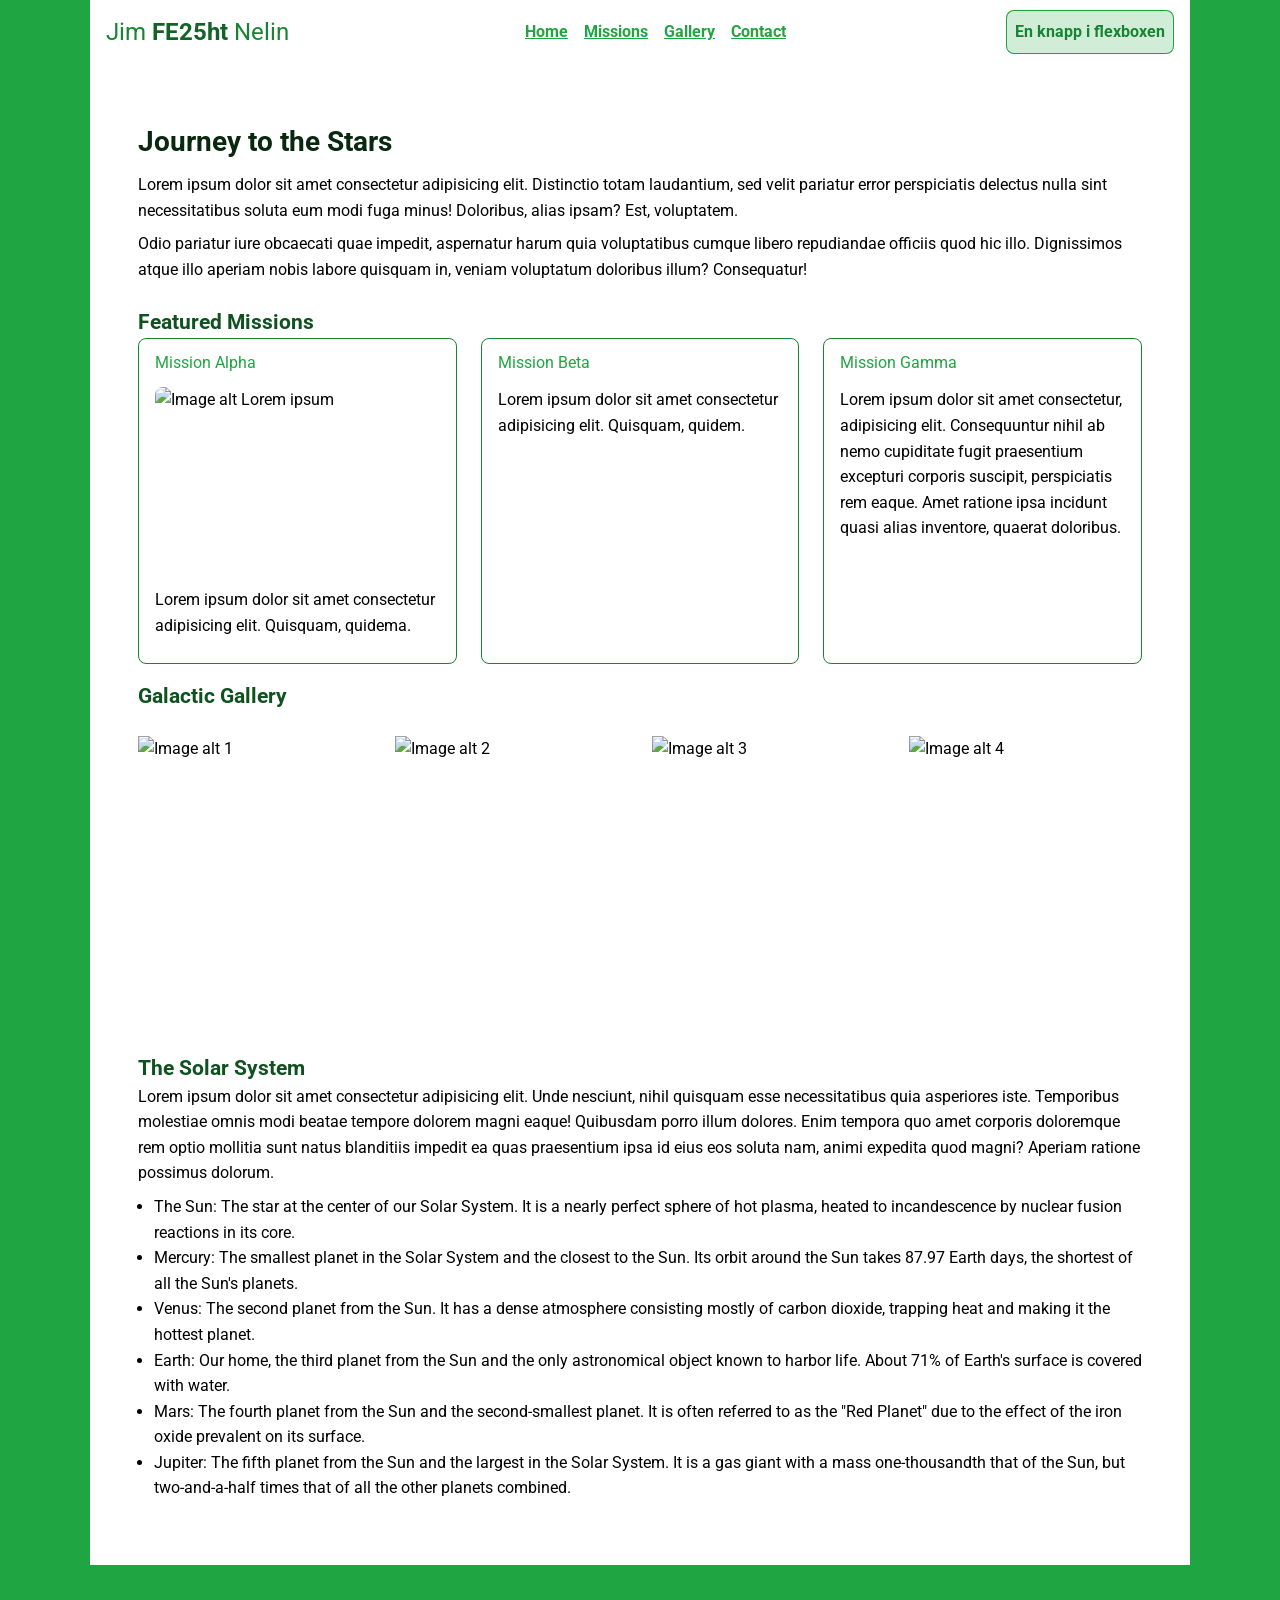
==== index.html @ dbccee40 "Added some comments" ====
<!DOCTYPE html>
<html lang="sv">
    <head>
        <meta charset="UTF-8">
        <title>FE25ht - Jim Nelin | Space Exploration</title>
        <meta name="author" content="Jim Nelin">
        <meta name="description" content="Explore the wonders of the universe, from our solar system to distant galaxies.">
        <meta name="viewport" content="width=device-width, initial-scale=1.0"> 
        <link rel="preconnect" href="https://fonts.googleapis.com">
        <link rel="preconnect" href="https://fonts.gstatic.com" crossorigin>

        <link rel="stylesheet" href="assets/css/reset.css">
        <link rel="stylesheet" href="assets/css/stylesheet.css">
        <link href="https://fonts.googleapis.com/css2?family=Roboto:ital,wght@0,100..900;1,100..900&display=swap" rel="stylesheet">

    </head>
    <body>
        <!-- Navbar at top -->
        <header class="flex-container">
            <!--- Logo -->
            <h2>Jim <span>FE25ht</span> Nelin</h2>

            <nav class="flex-container">
                <ul role="list">
                    <li><a href="index.html">Home</a></li>
                    <li><a href="#">Missions</a></li>
                    <li><a href="#">Gallery</a></li>
                    <li><a href="#">Contact</a></li>
                </ul>
            </nav>
            <button class="btn">En knapp i flexboxen</button>
        </header>


        <main class="main-content">
            <header class="hero-header">
                <img class="hero-image" src="https://picsum.photos/seed/technology7/1920/1080" alt="">
            </header>

            <article class="content-article" aria-labelledby="article-title">

                <header>
                    <h1 id="article-title">Journey to the Stars</h1>
                
                    <p>Lorem ipsum dolor sit amet consectetur adipisicing elit. Distinctio totam laudantium, sed velit pariatur error perspiciatis delectus nulla sint necessitatibus soluta eum modi fuga minus! Doloribus, alias ipsam? Est, voluptatem.</p>
                    <p>Odio pariatur iure obcaecati quae impedit, aspernatur harum quia voluptatibus cumque libero repudiandae officiis quod hic illo. Dignissimos atque illo aperiam nobis labore quisquam in, veniam voluptatum doloribus illum? Consequatur!</p>
                </header>

                <section aria-labelledby="cards-title">
                    <h2 id="cards-title">Featured Missions</h2>
                    <div class="card-container">
                        <div class="card">
                            <a href="subpage.html">
                                <h3>Mission Alpha</h3>
                                <img src="https://picsum.photos/seed/10/800/600" alt="Image alt Lorem ipsum">
                                <p>Lorem ipsum dolor sit amet consectetur adipisicing elit. Quisquam, quidema.</p>
                            </a>
                        </div>
                        <div class="card">
                            <a href="subpage.html">
                                <h3>Mission Beta</h3>
                                <p>Lorem ipsum dolor sit amet consectetur adipisicing elit. Quisquam, quidem.</p>
                            </a>
                        </div>
                        <div class="card">
                            <a href="subpage.html">
                                <h3>Mission Gamma</h3>
                                <p>Lorem ipsum dolor sit amet consectetur, adipisicing elit. Consequuntur nihil ab nemo cupiditate fugit praesentium excepturi corporis suscipit, perspiciatis rem eaque. Amet ratione ipsa incidunt quasi alias inventore, quaerat doloribus.</p>
                            </a>
                        </div>
                    </div>

                <section aria-labelledby="image-title">
                    <figure class="image-grid">
                        <figcaption><h2 id="image-title">Galactic Gallery</h2></figcaption>

                        <img src="https://picsum.photos/seed/1/800/600" alt="Image alt 1">
                        <img src="https://picsum.photos/seed/2/800/600" alt="Image alt 2">
                        <img src="https://picsum.photos/seed/3/800/600" alt="Image alt 3">
                        <img src="https://picsum.photos/seed/4/800/600" alt="Image alt 4">
                    </figure>
                </section>

                <section aria-labelledby="main-planets">
                    <h2 id="main-planets">The Solar System</h2>
                    <p>Lorem ipsum dolor sit amet consectetur adipisicing elit. Unde nesciunt, nihil quisquam esse necessitatibus quia asperiores iste. Temporibus molestiae omnis modi beatae tempore dolorem magni eaque! Quibusdam porro illum dolores.
                    Enim tempora quo amet corporis doloremque rem optio mollitia sunt natus blanditiis impedit ea quas praesentium ipsa id eius eos soluta nam, animi expedita quod magni? Aperiam ratione possimus dolorum.</p>

                    <ul>
                        <li><strong>The Sun:</strong> The star at the center of our Solar System. It is a nearly perfect sphere of hot plasma, heated to incandescence by nuclear fusion reactions in its core.</li>
                        <li><strong>Mercury:</strong> The smallest planet in the Solar System and the closest to the Sun. Its orbit around the Sun takes 87.97 Earth days, the shortest of all the Sun's planets.</li>
                        <li><strong>Venus:</strong> The second planet from the Sun. It has a dense atmosphere consisting mostly of carbon dioxide, trapping heat and making it the hottest planet.</li>
                        <li><strong>Earth:</strong> Our home, the third planet from the Sun and the only astronomical object known to harbor life. About 71% of Earth's surface is covered with water.</li>
                        <li><strong>Mars:</strong> The fourth planet from the Sun and the second-smallest planet. It is often referred to as the "Red Planet" due to the effect of the iron oxide prevalent on its surface.</li>
                        <li><strong>Jupiter:</strong> The fifth planet from the Sun and the largest in the Solar System. It is a gas giant with a mass one-thousandth that of the Sun, but two-and-a-half times that of all the other planets combined.</li>
                    </ul>
                </section>
            </article>
                
         
        </main>

        <footer>
            <!-- Accessibility: Visible for screen reader only -->
            <a href="#main-content" class="sr-only">Tillbaka till början</a>
        </footer>
    </body>
</html>
---- assets/css/stylesheet.css ----
:root {
    /* NOTE TO SELF
    HSL hue, saturation, and lightness.
    HSLA HSL with alpha channel (opacity)
    */
    --primary-color: hsla(135, 87%, 33%, 0.918);
    --off-white-color: hsl(0, 0%, 100%);
    --line-height: 1.6;

    --font-fam: "Roboto", sans-serif;
    --font-size: 1rem; /* default, 16px is 1rem */
    --font-weight: 400; /* normal */
    --max-width: 1100px; /* max width for main content */
    --image-columns: 5; /* number of columns in image grid */

    --img-width: calc(var(--max-width) / var(--image-columns) - 1.5rem); 

}

/* this doesnt feel like DRY... hmm */
body {
    background:  var(--primary-color);
    font-family: var(--font-fam);
    font-weight: var(--font-weight);
    font-size: var(--font-size); 
    line-height: var(--line-height);
    padding-bottom: 4rem; /* =64px */
}

footer {
    max-width: var(--max-width);
    margin: 0 auto;
    padding: 1rem; /* =16px */
}

/* header outside main */
:not(main) header {
    max-width: var(--max-width);
    margin: 0 auto;
}


/* main image */
.main-image {
    display: block;
    box-sizing: border-box;
    margin: 0 auto; /* Center the header image */
    height: 500px; /* Fixed height for header image */
    width: 100%; /* Note to self: Image responsiveness */
    max-width: var(--max-width); /* Limit the max width to match main content */
    border: 1px solid var(--off-white-color);
    object-fit: cover; /* Note to self: Robert - Key to cover the area, crop if needed, keep the center visible */
}

/* flex container for nav */
.flex-container {
    display: flex;
    justify-content: space-between; /* space between items */
    align-items: center; /* vertically center items */
    background: var(--off-white-color);
    height: 4rem;
    
    h2 {
        margin: 0;
        padding: 0 1rem;
        font-size: 1.5rem;
        
        color: color-mix(in srgb, var(--primary-color), black 20%);

        >span {
            font-weight: bold;
            color: color-mix(in srgb, var(--primary-color), black 40%);
        }
    }

    ul {
        display: flex;
        align-items: center;
        gap: 1rem;
        list-style: none;
        margin: 0;
        padding: 0.5rem 1rem;
    }

    li>a {
        color: var(--primary-color);
        font-weight: bold;
    }

    .btn {
        background: color-mix(in srgb, var(--primary-color), white 80%);
        color: color-mix(in srgb, var(--primary-color), black 20%);
        padding: 0.5rem;
        border: 0.1rem solid var(--primary-color);
        border-radius: 0.5rem;
        font-weight: bold;
        margin-inline-end: 1rem;
        cursor: pointer;

    }
}



/* main main-content, no more ids due to specificity, avoid id styling */
.main-content {
    box-sizing: border-box;
    background: var(--off-white-color); /* changed from entirely white to something off-white */
    max-width: var(--max-width);
    margin: 0 auto;
    padding: 3rem 3rem 4rem; /* =48px 48px 64px */
    
    h1 {
        color: color-mix(in srgb, var(--primary-color) 25%, black);
        font-weight: calc(var(--font-weight) * 1.75);
        font-size: calc(var(--font-size) * 1.75);
    }

    /* site title */
    h1 {
        margin: 1rem 0;
    }

    h2 {
        color: color-mix(in srgb, var(--primary-color) 50%, black);
        font-weight: calc(var(--font-weight) * 1.75);
        font-size: calc(var(--font-size) * 1.3);
        line-height: 2rem; /* =32px */
    }
    h2 {
        margin: 1rem 0 0;
    }
    li {
        margin-inline-start: 1rem;
    }

    p {
        display: block;
        padding-block-end: 0.5rem;
    }
}



/* cards cards cards! */
.card-container {
    display: grid;
    grid-template-columns: repeat(auto-fit, minmax(250px, 1fr)); /* autofit minimum 250 to 1fr */
    gap: 1.5rem;
}

.card {
    display: grid;
    border: 1px solid color-mix(in srgb, var(--primary-color), black 20%);
    border-radius: 0.5rem;
    padding: 1rem;
    
    a {
        text-decoration: none;
        color: inherit;
    }

    h3 {
        color: var(--primary-color);
        margin-block-end: 1rem;
    }

    img {
        width: 100%;
        height: 200px;
        border-radius: 0.5rem;;
    }
}

/* this is actually grid-style "cards", but images */
.image-grid {
    display: grid; 
    /* https://css-tricks.com/auto-sizing-columns-css-grid-auto-fill-vs-auto-fit/ */
    grid-template-columns: repeat(auto-fit, minmax(200px, 1fr));  /* repeat 3 times, minmax 30% to 1 fraction of available space */
    gap: 24px; /* space between items */
    width: 100%;
    margin: 0;

    figcaption {
        grid-column: 1 / -1; /* Span all columns */
        margin: 0;
    }

    img {
        width: 100%;
        height: 300px; /* fixed height for images */

        &:hover {
            transform: scale(1.05);
            transition: transform 0.3s ease;
        }
    }
}


/*
Accessibility: Focus Indicator 
Ensures keyboard users can see where they are.
*/
:focus-visible {
    outline: 3px solid var(--primary-color);
    outline-offset: 2px;
}

/*
Accessibility: Visible for screen reader only
https://css-tricks.com/inclusively-hidden/
*/
.sr-only:not(:focus):not(:active) {
    clip: rect(0 0 0 0);
    clip-path: inset(50%);
    height: 1px;
    overflow: hidden;
    position: absolute;
    white-space: nowrap;
    width: 1px;
}

/*
Responsive padding for main on smaller screens (phones),
Google seems to suggest 767px is "most phones"...
*/
@media (max-width: 767px) {
    main {
        padding: 48px 16px;
    }
}
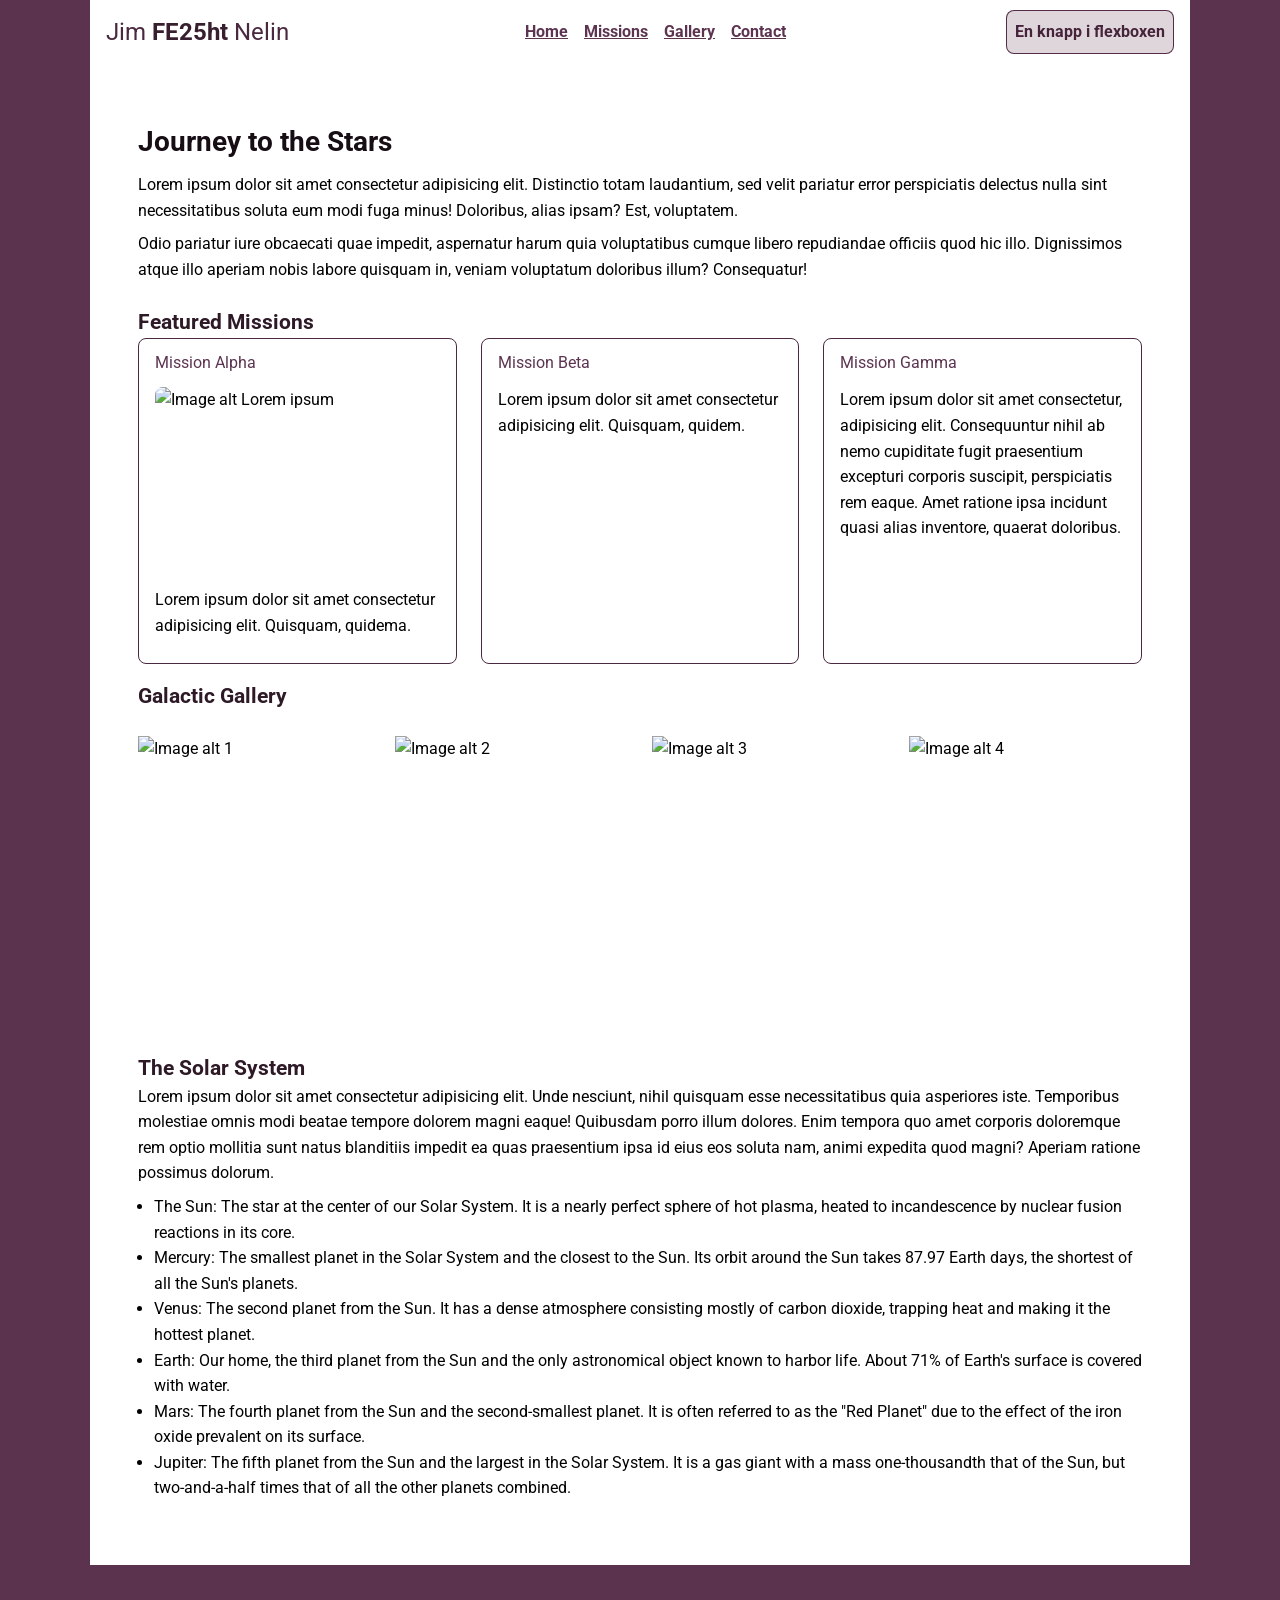
==== commit ac404e0c: "Color edits" ====
--- a/index.html
+++ b/index.html
@@ -28,14 +28,15 @@
                     <li><a href="#">Contact</a></li>
                 </ul>
             </nav>
+
             <button class="btn">En knapp i flexboxen</button>
         </header>
 
+        <header class="hero">
+            <img class="hero-image" src="https://picsum.photos/seed/technology7/1920/1080" alt="">
+        </header>
 
         <main class="main-content">
-            <header class="hero-header">
-                <img class="hero-image" src="https://picsum.photos/seed/technology7/1920/1080" alt="">
-            </header>
 
             <article class="content-article" aria-labelledby="article-title">
 
--- a/assets/css/stylesheet.css
+++ b/assets/css/stylesheet.css
@@ -3,7 +3,7 @@
     HSL hue, saturation, and lightness.
     HSLA HSL with alpha channel (opacity)
     */
-    --primary-color: hsla(135, 87%, 33%, 0.918);
+    --primary-color: hsla(318, 100%, 10%, 0.8); /* a nice blue */
     --off-white-color: hsl(0, 0%, 100%);
     --line-height: 1.6;
 
@@ -41,15 +41,9 @@
 
 
 /* main image */
-.main-image {
-    display: block;
-    box-sizing: border-box;
-    margin: 0 auto; /* Center the header image */
-    height: 500px; /* Fixed height for header image */
-    width: 100%; /* Note to self: Image responsiveness */
-    max-width: var(--max-width); /* Limit the max width to match main content */
-    border: 1px solid var(--off-white-color);
-    object-fit: cover; /* Note to self: Robert - Key to cover the area, crop if needed, keep the center visible */
+.hero-image {
+    /* lets test full-width wrapping... */
+    width: 100%;
 }
 
 /* flex container for nav */
@@ -114,10 +108,6 @@
         color: color-mix(in srgb, var(--primary-color) 25%, black);
         font-weight: calc(var(--font-weight) * 1.75);
         font-size: calc(var(--font-size) * 1.75);
-    }
-
-    /* site title */
-    h1 {
         margin: 1rem 0;
     }
 
@@ -126,8 +116,6 @@
         font-weight: calc(var(--font-weight) * 1.75);
         font-size: calc(var(--font-size) * 1.3);
         line-height: 2rem; /* =32px */
-    }
-    h2 {
         margin: 1rem 0 0;
     }
     li {
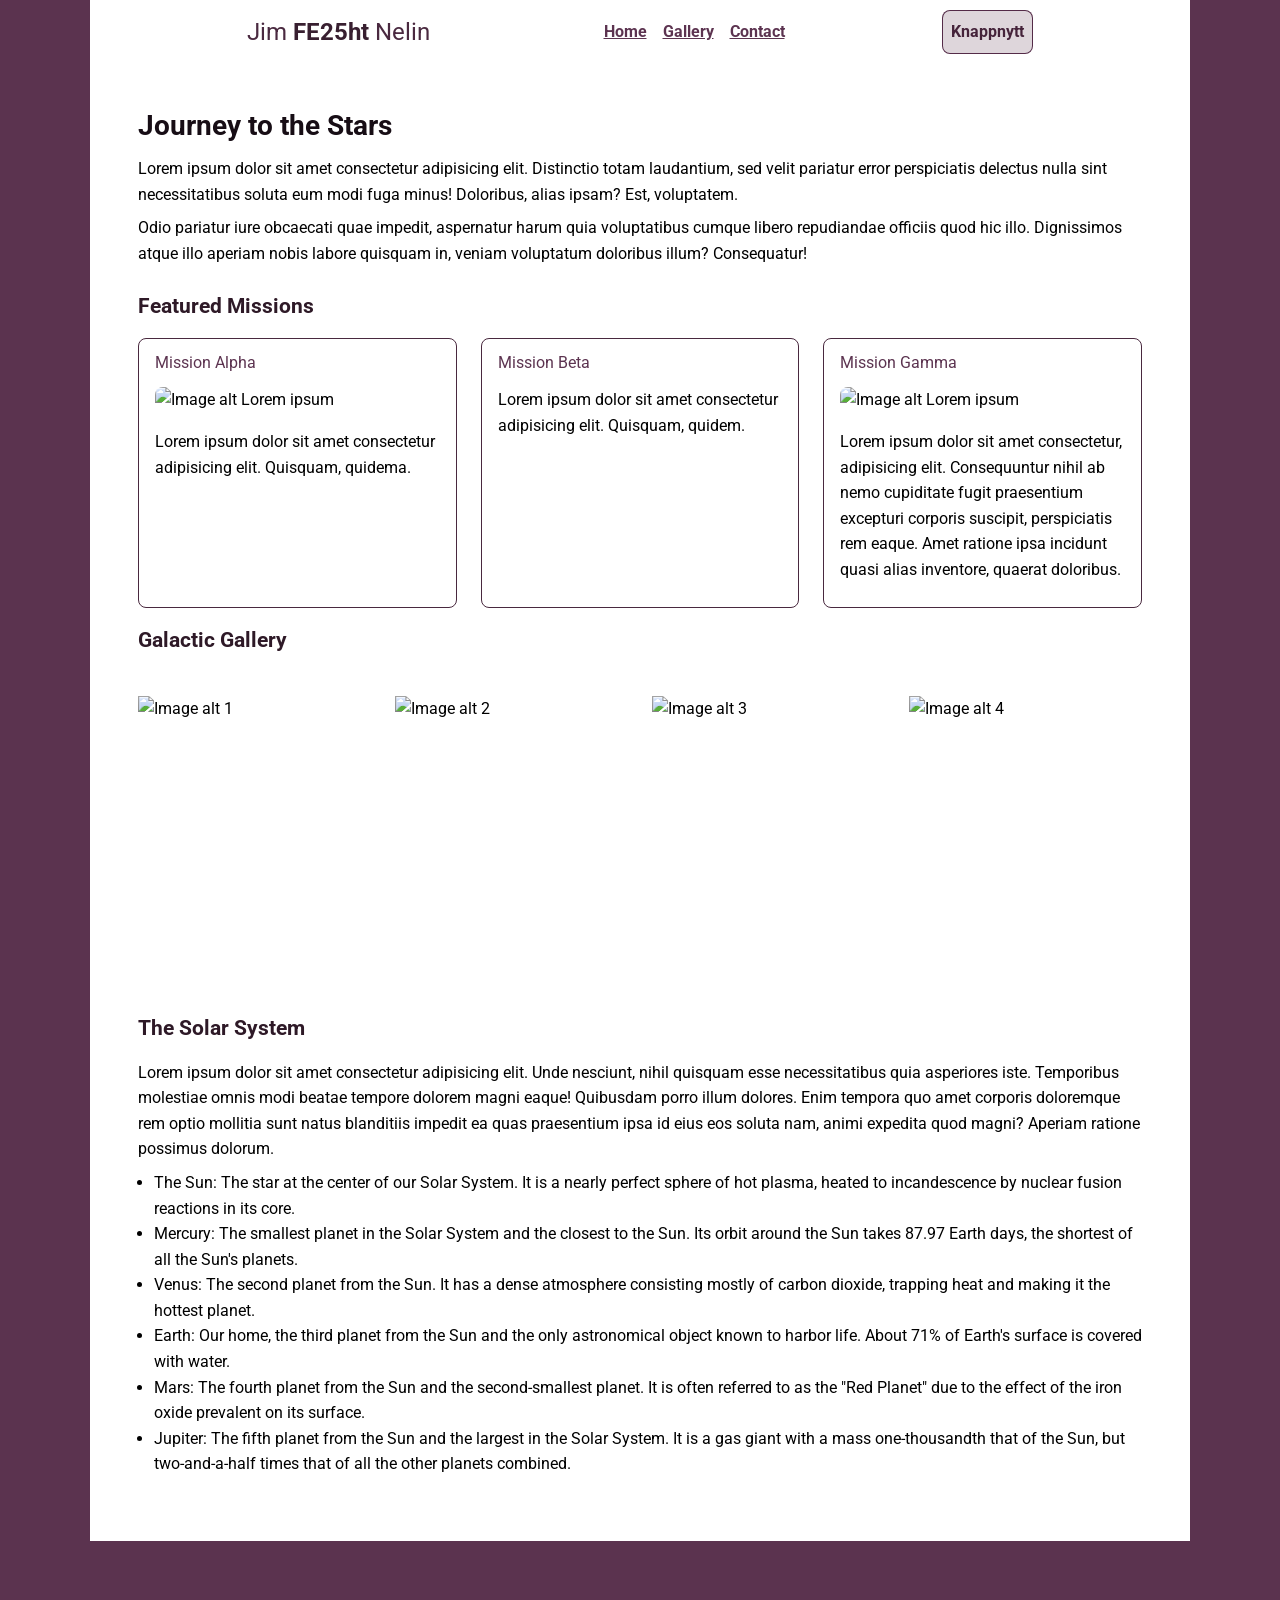
==== commit 1a237ca1: "Looks better with space-evenly on flexbox/navbar." ====
--- a/index.html
+++ b/index.html
@@ -23,13 +23,12 @@
             <nav class="flex-container">
                 <ul role="list">
                     <li><a href="index.html">Home</a></li>
-                    <li><a href="#">Missions</a></li>
                     <li><a href="#">Gallery</a></li>
                     <li><a href="#">Contact</a></li>
                 </ul>
             </nav>
 
-            <button class="btn">En knapp i flexboxen</button>
+            <button class="btn">Knappnytt</button>
         </header>
 
         <header class="hero">
@@ -65,7 +64,8 @@
                         </div>
                         <div class="card">
                             <a href="subpage.html">
-                                <h3>Mission Gamma</h3>
+                                <h3>Mission Gamma</h3> 
+                                <img src="https://picsum.photos/seed/11/800/600" alt="Image alt Lorem ipsum">
                                 <p>Lorem ipsum dolor sit amet consectetur, adipisicing elit. Consequuntur nihil ab nemo cupiditate fugit praesentium excepturi corporis suscipit, perspiciatis rem eaque. Amet ratione ipsa incidunt quasi alias inventore, quaerat doloribus.</p>
                             </a>
                         </div>
--- a/assets/css/stylesheet.css
+++ b/assets/css/stylesheet.css
@@ -42,15 +42,17 @@
 
 /* main image */
 .hero-image {
-    /* lets test full-width wrapping... */
+    /* lets test .fullwidth wrapping later ... */
     width: 100%;
-}
+    max-height: 300px;
+}
+
 
 /* flex container for nav */
 .flex-container {
     display: flex;
-    justify-content: space-between; /* space between items */
-    align-items: center; /* vertically center items */
+    align-items: center;
+    justify-content: space-evenly;
     background: var(--off-white-color);
     height: 4rem;
     
@@ -108,7 +110,7 @@
         color: color-mix(in srgb, var(--primary-color) 25%, black);
         font-weight: calc(var(--font-weight) * 1.75);
         font-size: calc(var(--font-size) * 1.75);
-        margin: 1rem 0;
+        margin: 0 0 1rem;
     }
 
     h2 {
@@ -116,7 +118,7 @@
         font-weight: calc(var(--font-weight) * 1.75);
         font-size: calc(var(--font-size) * 1.3);
         line-height: 2rem; /* =32px */
-        margin: 1rem 0 0;
+        margin: 1rem 0;
     }
     li {
         margin-inline-start: 1rem;
@@ -155,9 +157,14 @@
 
     img {
         width: 100%;
-        height: 200px;
+        max-height: 200px;
         border-radius: 0.5rem;;
     }
+
+    /* ALRIGHT, subgrid time */
+    p {
+        margin-top: 1rem;
+    }   
 }
 
 /* this is actually grid-style "cards", but images */
@@ -179,7 +186,7 @@
         height: 300px; /* fixed height for images */
 
         &:hover {
-            transform: scale(1.05);
+            transform: scale(2);
             transition: transform 0.3s ease;
         }
     }
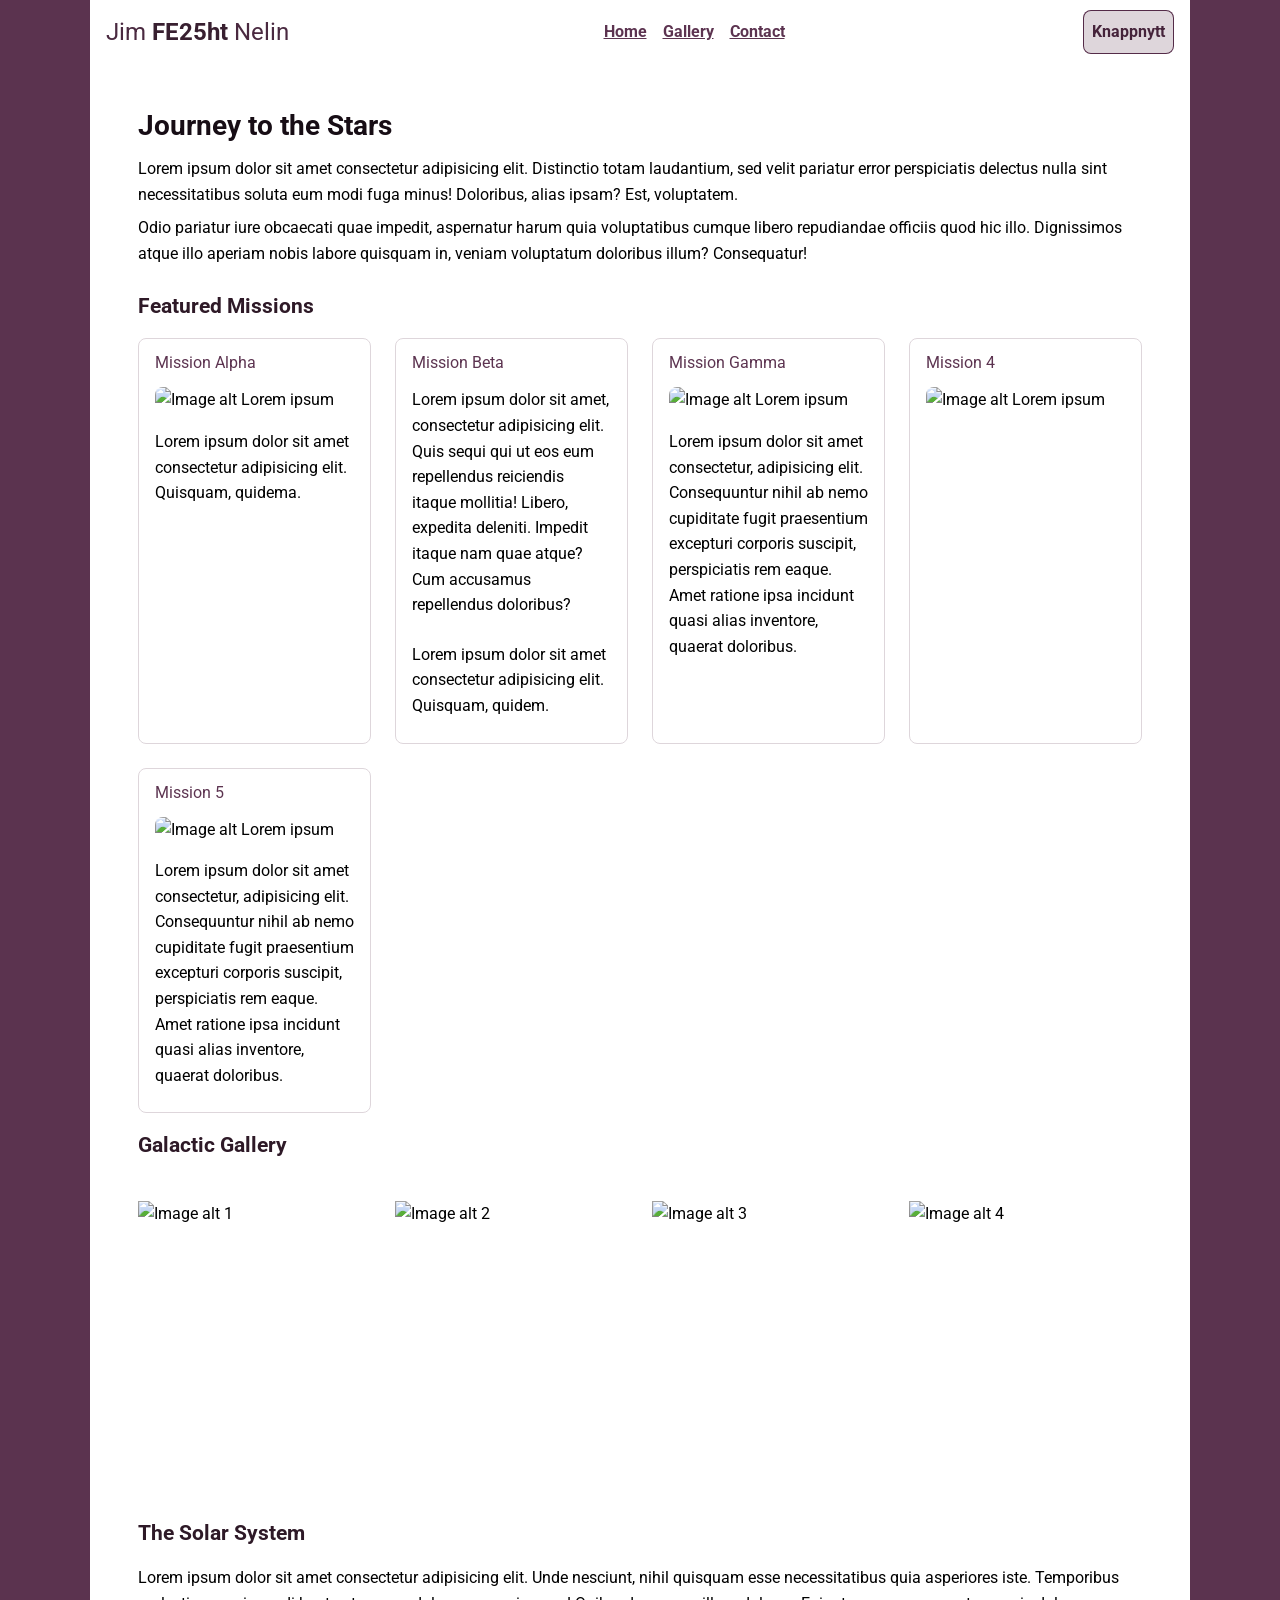
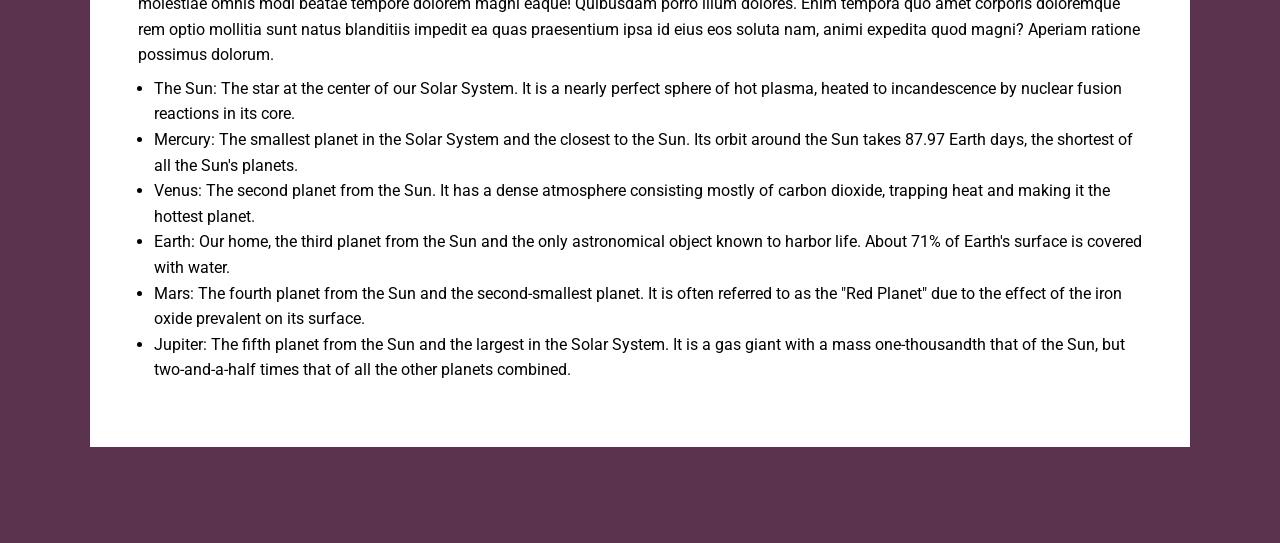
==== commit a5188d4e: "Minor comments :D" ====
--- a/index.html
+++ b/index.html
@@ -59,13 +59,26 @@
                         <div class="card">
                             <a href="subpage.html">
                                 <h3>Mission Beta</h3>
-                                <p>Lorem ipsum dolor sit amet consectetur adipisicing elit. Quisquam, quidem.</p>
+                                <p>Lorem ipsum dolor sit amet, consectetur adipisicing elit. Quis sequi qui ut eos eum repellendus reiciendis itaque mollitia! Libero, expedita deleniti. Impedit itaque nam quae atque? Cum accusamus repellendus doloribus?</p><p>Lorem ipsum dolor sit amet consectetur adipisicing elit. Quisquam, quidem.</p>
                             </a>
                         </div>
                         <div class="card">
                             <a href="subpage.html">
                                 <h3>Mission Gamma</h3> 
                                 <img src="https://picsum.photos/seed/11/800/600" alt="Image alt Lorem ipsum">
+                                <p>Lorem ipsum dolor sit amet consectetur, adipisicing elit. Consequuntur nihil ab nemo cupiditate fugit praesentium excepturi corporis suscipit, perspiciatis rem eaque. Amet ratione ipsa incidunt quasi alias inventore, quaerat doloribus.</p>
+                            </a>
+                        </div>
+                        <div class="card">
+                            <a href="subpage.html">
+                                <h3>Mission 4</h3> 
+                                <img src="https://picsum.photos/seed/4/800/600" alt="Image alt Lorem ipsum">
+                            </a>
+                        </div>
+                        <div class="card">
+                            <a href="subpage.html">
+                                <h3>Mission 5</h3> 
+                                <img src="https://picsum.photos/seed/5/800/600" alt="Image alt Lorem ipsum">
                                 <p>Lorem ipsum dolor sit amet consectetur, adipisicing elit. Consequuntur nihil ab nemo cupiditate fugit praesentium excepturi corporis suscipit, perspiciatis rem eaque. Amet ratione ipsa incidunt quasi alias inventore, quaerat doloribus.</p>
                             </a>
                         </div>
--- a/assets/css/stylesheet.css
+++ b/assets/css/stylesheet.css
@@ -47,12 +47,16 @@
     max-height: 300px;
 }
 
+.fullwidth {
+
+}
+
 
 /* flex container for nav */
 .flex-container {
-    display: flex;
-    align-items: center;
-    justify-content: space-evenly;
+    display: flex; /* parent container */
+    align-items: center; /* vertically centers items */
+    justify-content: space-between; /* aligns the flexible container's items */
     background: var(--off-white-color);
     height: 4rem;
     
@@ -70,9 +74,9 @@
     }
 
     ul {
-        display: flex;
-        align-items: center;
-        gap: 1rem;
+        display: flex; /* child display */
+        align-items: center; /* vertically centers items */
+        gap: 1rem; /* gap between */
         list-style: none;
         margin: 0;
         padding: 0.5rem 1rem;
@@ -100,7 +104,7 @@
 
 /* main main-content, no more ids due to specificity, avoid id styling */
 .main-content {
-    box-sizing: border-box;
+    box-sizing: border-box; /*include the padding and border in an element */
     background: var(--off-white-color); /* changed from entirely white to something off-white */
     max-width: var(--max-width);
     margin: 0 auto;
@@ -135,13 +139,14 @@
 /* cards cards cards! */
 .card-container {
     display: grid;
-    grid-template-columns: repeat(auto-fit, minmax(250px, 1fr)); /* autofit minimum 250 to 1fr */
+    /* https://css-tricks.com/auto-sizing-columns-css-grid-auto-fill-vs-auto-fit/ */
+    grid-template-columns: repeat(auto-fit, minmax(200px, 1fr)); /* autofit minimum 250 to 1fr */
     gap: 1.5rem;
 }
 
 .card {
     display: grid;
-    border: 1px solid color-mix(in srgb, var(--primary-color), black 20%);
+    border: 1px solid color-mix(in srgb, var(--primary-color), white 80%);
     border-radius: 0.5rem;
     padding: 1rem;
     
@@ -161,7 +166,7 @@
         border-radius: 0.5rem;;
     }
 
-    /* ALRIGHT, subgrid time */
+    /* ALRIGHT, lets.... subgrid tomorrow */
     p {
         margin-top: 1rem;
     }   
@@ -171,7 +176,7 @@
 .image-grid {
     display: grid; 
     /* https://css-tricks.com/auto-sizing-columns-css-grid-auto-fill-vs-auto-fit/ */
-    grid-template-columns: repeat(auto-fit, minmax(200px, 1fr));  /* repeat 3 times, minmax 30% to 1 fraction of available space */
+    grid-template-columns: repeat(4, minmax(200px, 1fr));  /* repeat 3 times, minmax 30% to 1 fraction of available space */
     gap: 24px; /* space between items */
     width: 100%;
     margin: 0;
@@ -186,7 +191,7 @@
         height: 300px; /* fixed height for images */
 
         &:hover {
-            transform: scale(2);
+            transform: scale(1.2);
             transition: transform 0.3s ease;
         }
     }
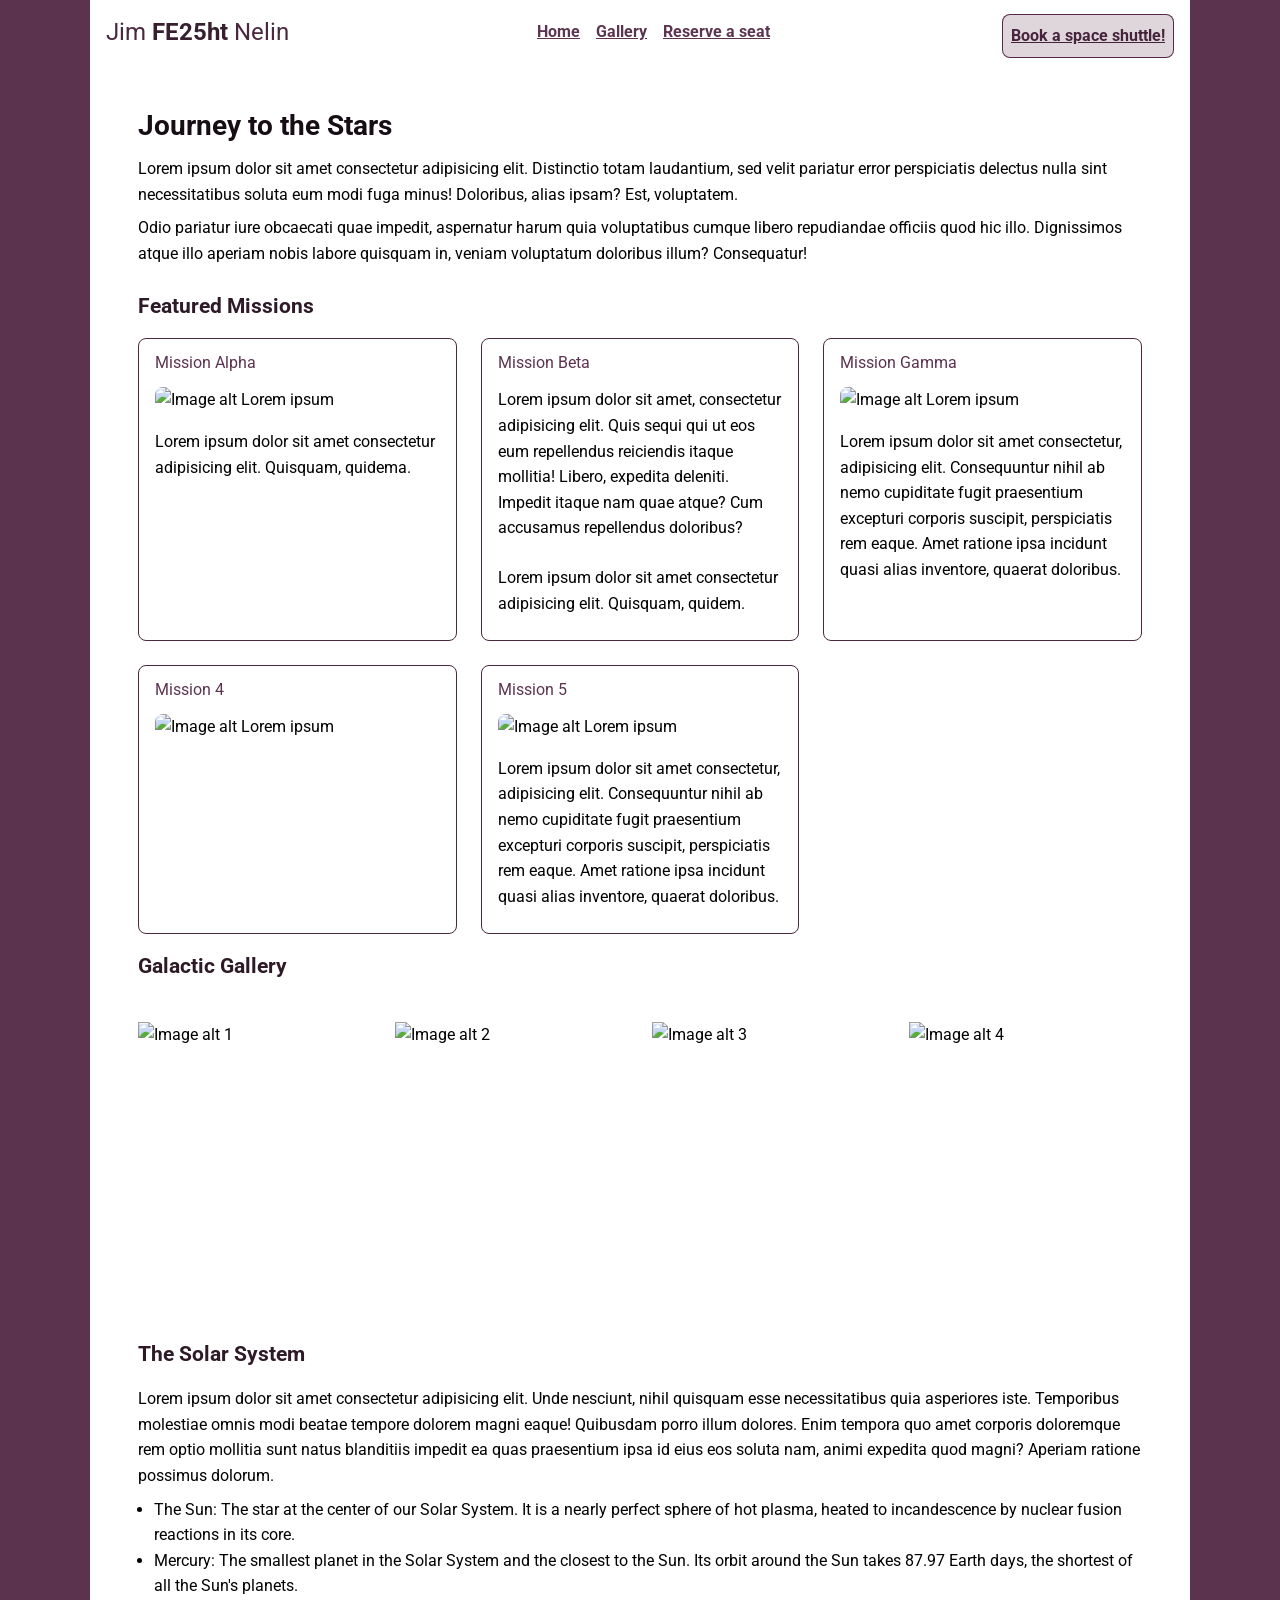
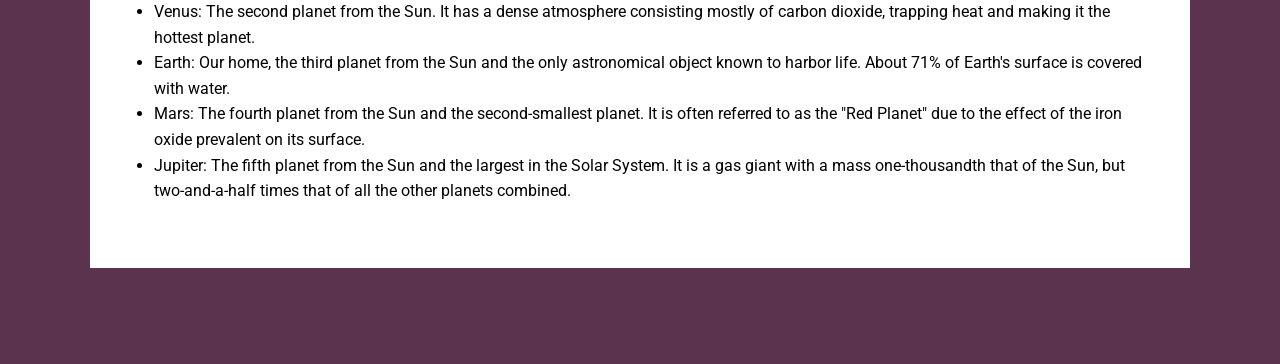
==== commit 72fd6bec: "Vecka-51" ====
--- a/index.html
+++ b/index.html
@@ -24,13 +24,13 @@
                 <ul role="list">
                     <li><a href="index.html">Home</a></li>
                     <li><a href="#">Gallery</a></li>
-                    <li><a href="#">Contact</a></li>
+                    <li><a href="contact.html">Reserve a seat</a></li>
                 </ul>
             </nav>
-
-            <button class="btn">Knappnytt</button>
+            <a href="contact.html" class="btn">Book a space shuttle!</a>
         </header>
 
+        <!-- not finished yet! -->
         <header class="hero">
             <img class="hero-image" src="https://picsum.photos/seed/technology7/1920/1080" alt="">
         </header>
@@ -111,7 +111,7 @@
                 </section>
             </article>
                 
-         
+            
         </main>
 
         <footer>
--- a/assets/css/stylesheet.css
+++ b/assets/css/stylesheet.css
@@ -15,6 +15,31 @@
 
     --img-width: calc(var(--max-width) / var(--image-columns) - 1.5rem); 
 
+    --clr-neutral-100: hsl(210, 40%, 98%);
+    --clr-neutral-400: hsl(210, 15%, 60%);
+    --clr-neutral-800: hsl(215, 25%, 27%);
+
+    --clr-primary-400: hsl(235, 80%, 60%);
+    --clr-primary-600: hsl(235, 70%, 45%);
+
+    --clr-surface: var(--clr-neutral-100);
+
+    --clr-accent: var(--clr-primary-400);
+    --clr-accent-hover: var(--clr-primary-600);
+
+    --fw-600: 600;
+
+    --fs-200: 0.8rem;
+    --fs-400: 1rem;
+
+    --gap-200: 0.5rem;
+    --gap-400: 1rem;
+    --gap-600: 2rem;
+
+    --br-400: 8px;
+
+    --shadow-card: 0 4px 12px rgba(0, 0, 0, 0.08);
+
 }
 
 /* this doesnt feel like DRY... hmm */
@@ -47,16 +72,12 @@
     max-height: 300px;
 }
 
-.fullwidth {
-
-}
-
 
 /* flex container for nav */
 .flex-container {
-    display: flex; /* parent container */
-    align-items: center; /* vertically centers items */
-    justify-content: space-between; /* aligns the flexible container's items */
+    display: flex;
+    align-items: center;
+    justify-content: space-between;
     background: var(--off-white-color);
     height: 4rem;
     
@@ -74,9 +95,9 @@
     }
 
     ul {
-        display: flex; /* child display */
-        align-items: center; /* vertically centers items */
-        gap: 1rem; /* gap between */
+        display: flex;
+        align-items: center;
+        gap: 1rem;
         list-style: none;
         margin: 0;
         padding: 0.5rem 1rem;
@@ -104,7 +125,7 @@
 
 /* main main-content, no more ids due to specificity, avoid id styling */
 .main-content {
-    box-sizing: border-box; /*include the padding and border in an element */
+    box-sizing: border-box;
     background: var(--off-white-color); /* changed from entirely white to something off-white */
     max-width: var(--max-width);
     margin: 0 auto;
@@ -139,14 +160,13 @@
 /* cards cards cards! */
 .card-container {
     display: grid;
-    /* https://css-tricks.com/auto-sizing-columns-css-grid-auto-fill-vs-auto-fit/ */
-    grid-template-columns: repeat(auto-fit, minmax(200px, 1fr)); /* autofit minimum 250 to 1fr */
+    grid-template-columns: repeat(auto-fit, minmax(250px, 1fr)); /* autofit minimum 250 to 1fr */
     gap: 1.5rem;
 }
 
 .card {
     display: grid;
-    border: 1px solid color-mix(in srgb, var(--primary-color), white 80%);
+    border: 1px solid color-mix(in srgb, var(--primary-color), black 20%);
     border-radius: 0.5rem;
     padding: 1rem;
     
@@ -166,7 +186,7 @@
         border-radius: 0.5rem;;
     }
 
-    /* ALRIGHT, lets.... subgrid tomorrow */
+    /* ALRIGHT, subgrid time */
     p {
         margin-top: 1rem;
     }   
@@ -176,7 +196,7 @@
 .image-grid {
     display: grid; 
     /* https://css-tricks.com/auto-sizing-columns-css-grid-auto-fill-vs-auto-fit/ */
-    grid-template-columns: repeat(4, minmax(200px, 1fr));  /* repeat 3 times, minmax 30% to 1 fraction of available space */
+    grid-template-columns: repeat(auto-fit, minmax(200px, 1fr));  /* repeat 3 times, minmax 30% to 1 fraction of available space */
     gap: 24px; /* space between items */
     width: 100%;
     margin: 0;
@@ -191,7 +211,7 @@
         height: 300px; /* fixed height for images */
 
         &:hover {
-            transform: scale(1.2);
+            transform: scale(2);
             transition: transform 0.3s ease;
         }
     }
@@ -229,4 +249,188 @@
     main {
         padding: 48px 16px;
     }
-}+}+
+
+
+
+
+
+/* actual stylings */
+
+/* focus styles for better accessibility when keyboard-navigating */
+:focus-visible {
+  outline: 2px solid var(--clr-accent);
+  outline-offset: 2px;
+}
+
+/* form container styling */
+.form-container {
+  background-color: var(--clr-surface); /* surface color */
+  padding: var(--gap-600); /* spacing inside the container */
+  border-radius: var(-0);
+BOOKING SHUTTLE FORM r(--shadow-card);
+}
+
+/* global container to center stuff on the page */
+.container {
+  display: grid; /* easiest center the form open button etc */
+  justify-content: center;
+  align-items: flex-start;
+}
+
+/* some default label & input styling */
+label {
+  display: block;
+  margin-bottom: var(--gap-200);
+  font-weight: var(--fw-600);
+  font-size: var(--fs-400);
+  margin-block-start: 0.4rem;
+}
+
+/* btn-styling */
+.btn {
+  cursor: pointer;
+  border: none;
+  padding: 0.6rem 1.2rem;
+  border-radius: var(--br-400);
+  font-size: var(--fs-400);
+  font-weight: var(--fw-600);
+  margin-block-start: 0.5rem;
+}
+
+/* blue button */
+.btn-primary {  
+  background-color: var(--clr-accent);
+  color: var(--clr-surface);
+
+  &:hover {
+    background-color: var(--clr-accent-hover);
+  }
+}
+
+/* cancel button variant */
+.btn-cancel {
+  background-color: var(--clr-neutral-400);
+  color: var(--clr-surface);
+
+  &:hover {
+    background-color: var(--clr-neutral-800);
+  }
+}
+
+input[type="text"],
+input[type="date"],
+input[type="range"],
+input[type="tel"],
+textarea,
+select {
+  padding: 0.4rem;
+  border: 1px solid var(--clr-neutral-800);
+  font-size: var(--fs-400);
+  border-radius: var(--br-400);
+  width: 80%; /* default width for inputs */
+}
+
+
+.booking-dialog {
+  border: 0; /* Remove default border */
+  border-radius: var(--br-400); /* rounded corners */
+  padding: 1rem; /* padding inside the dialog */
+  margin: auto; /* center the dialog vertically & horizontally */
+
+  /* limit paragraph width for better readability */
+  p {
+    max-width: 50ch;
+    padding-block-end: 0.5rem;
+  }
+
+  h2 {
+    text-align: center;
+    font-size: 2rem;
+    padding-block-end: 0.5rem;
+  }
+}
+
+/* form sections */
+section[class^="form-"] {
+  margin-block-end: var(--gap-400); /* spacing between sections */
+  padding-inline: 0.5rem;
+  
+  fieldset {
+    padding-inline: 1rem;
+  }
+
+  /* each label & field pair inside a section */
+  div {
+    margin-block: var(--gap-200); /* spacing between rows */
+  }
+
+  /* make all children inside fieldset (label & radio buttons etc) into flexboxes */
+  fieldset * {
+    display: flex;
+    align-items: center;
+    gap: var(--gap-200);
+  }
+}
+
+/* help text style */
+.help {
+  font-size: var(--fs-200);
+  color: var(--clr-neutral-800);
+  display: block; /* ensure it starts on a new line */
+}
+
+/* datalist styling for range slider labels */
+.form-partysize datalist {
+  display: flex;
+  justify-content: space-between;
+  width: 80%; /* Matches the input width */
+  
+  /* font style for labels */
+  option {
+    font-size: var(--fs-200);
+    padding: 0;
+  }
+}
+
+
+
+
+/* from https://developer.mozilla.org/en-US/docs/Web/HTML/Reference/Elements/dialog */
+
+/* Closed state of the dialog   */
+dialog {
+  opacity: 0;
+}
+
+/* Open state of the dialog  */
+dialog:open {
+  opacity: 1;
+}
+
+/* Before open state  */
+/* Needs to be after the previous dialog:open rule to take effect, as the specificity is the same */
+@starting-style {
+  dialog:open {
+    opacity: 0;
+  }
+}
+
+/* Closed backdrop styles */
+dialog::backdrop {
+  background-color: transparent;
+}
+
+/* Open state backdrop styles  */
+dialog:open::backdrop {
+  background-color: rgb(0 0 0 / 65%);
+}
+
+/* This starting-style rule cannot be nested inside the above selector
+because the nesting selector cannot represent pseudo-elements. */
+@starting-style {
+  dialog:open::backdrop {
+    background-color: transparent;
+  }
+}
+
